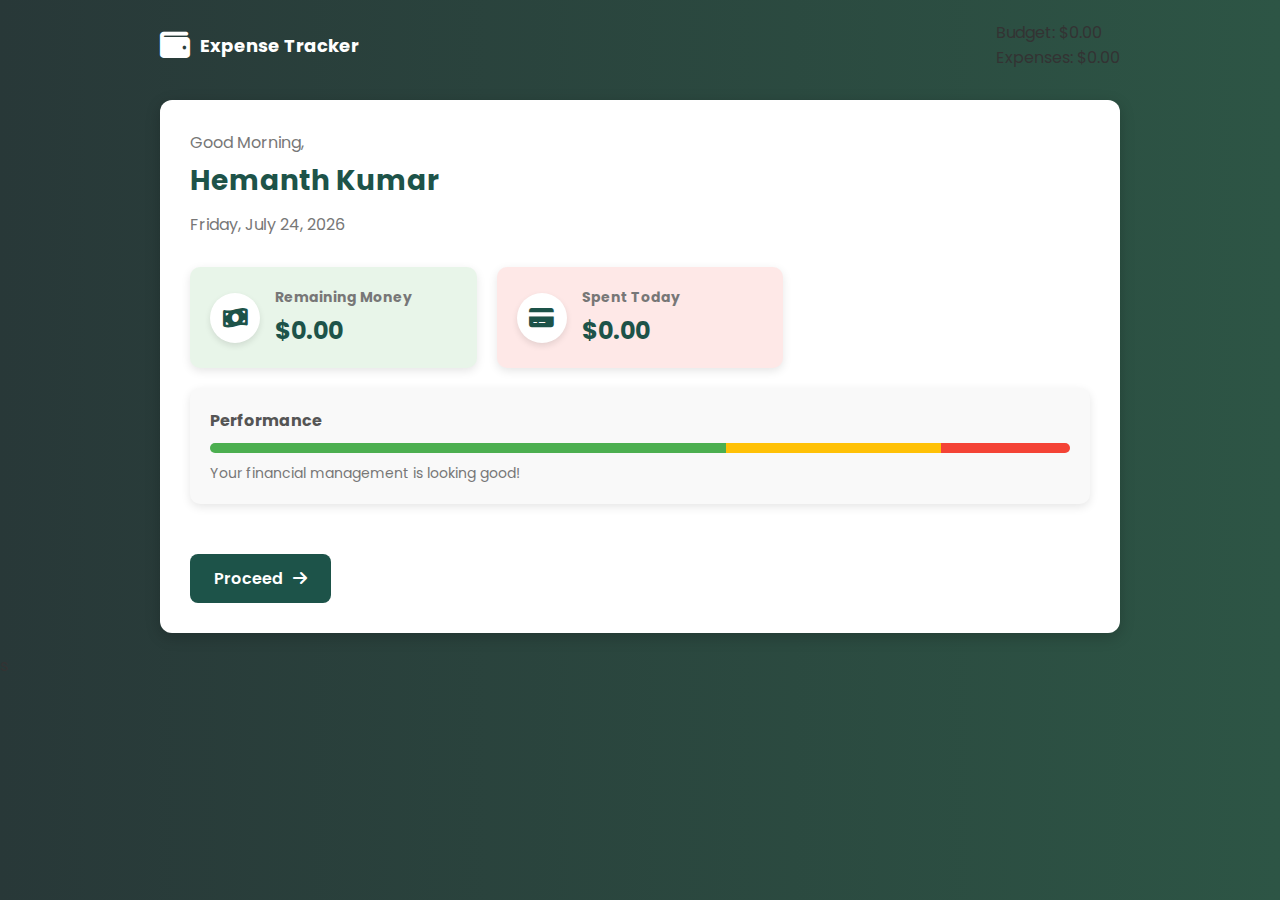
==== dash.html @ 33d79add "full files" ====
<!DOCTYPE html>
<html lang="en">
<head>
    <meta charset="UTF-8">
    <meta name="viewport" content="width=device-width, initial-scale=1.0">
    <title>Expense Tracker - Dashboard</title>
    <link rel="stylesheet" href="dash.css">
    <link rel="stylesheet" href="https://cdnjs.cloudflare.com/ajax/libs/font-awesome/6.0.0-beta3/css/all.min.css">
    <script defer src="dash.js"></script>
</head>
<body>
    <main class="expense-tracker">
        <nav class="main-navigation">
            <div class="logo">
                <i class="fas fa-wallet"></i>
                <span>Expense Tracker</span>
            </div>
            <div class="budget-summary">
                <div class="budget-item">
                    <span>Budget: </span>
                    <span id="budgetValue">$0.00</span>
                </div>
                <div class="budget-item">
                    <span>Expenses: </span>
                    <span id="expenseValue">$0.00</span>
                </div>
            </div>
        </nav>

        <section class="dashboard-overview">
            <div class="text">
                <span class="greeting">Good Afternoon,</span>
                <h1 id="welcomeMessage">Hemanth Kumar</h1>
                <p id="currentDate" class="date-info">Tracking your spending habit</p>

                <div class="financial-cards">
                    <div class="financial-card remaining-money">
                        <div class="card-icon">
                            <i class="fas fa-money-bill-wave"></i>
                        </div>
                        <div class="card-content">
                            <h3>Remaining Money</h3>
                            <p id="remainingMoney">$0.00</p>
                        </div>
                    </div>
                    <div class="financial-card money-spent">
                        <div class="card-icon">
                            <i class="fas fa-credit-card"></i>
                        </div>
                        <div class="card-content">
                            <h3>Spent Today</h3>
                            <p id="moneySpentToday">$0.00</p>
                        </div>
                    </div>
                  
                    <div class="performance-section">
                        <div class="performance-indicator">
                            <strong>Performance</strong>
                            <div class="performance-bar">
                                <div class="performance-segment good"></div>
                                <div class="performance-segment average"></div>
                                <div class="performance-segment bad"></div>
                            </div>
                            <p id="performanceText">Your financial management is looking good!</p>
                        </div>
                    </div>
                   
                </div>
               
                <a href="budget.html" class="proceed-btn">
                    Proceed
                    <span><i class="fas fa-arrow-right"></i></span>
                </a>
            </div>
        </section>
    </main>
</body>
</html>s
---- dash.css ----
@import url('https://fonts.googleapis.com/css2?family=Anton&family=Poppins:wght@400;500;600;700;800;900&display=swap');

* {
    margin: 0;
    padding: 0;
    box-sizing: border-box;
}

body {
    font-family: "Poppins", sans-serif;
    background: linear-gradient(to right, #283838, #2D5545);
    color: #333;
    min-height: 100vh;
}

.expense-tracker {
    max-width: 1000px;
    margin: 0 auto;
    padding: 20px;
}

.main-navigation {
    display: flex;
    justify-content: space-between;
    align-items: center;
    margin-bottom: 30px;
}

.logo {
    display: flex;
    align-items: center;
    gap: 10px;
    font-size: 18px;
    font-weight: bold;
    color: white;
}

.logo i {
    font-size: 30px;
}

.dashboard-overview {
    background-color: white;
    border-radius: 12px;
    padding: 30px;
    box-shadow: 0 4px 15px rgba(0, 0, 0, 0.2);
    position: relative;
    overflow: hidden;
}

.greeting {
    color: #777;
    font-size: 16px;
}

h1 {
    margin: 5px 0 10px;
    color: #1D5349;
    font-size: 28px;
}

.date-info {
    color: #777;
    margin-bottom: 30px;
}

.financial-cards {
    display: grid;
    grid-template-columns: repeat(auto-fit, minmax(250px, 1fr));
    gap: 20px;
    margin-bottom: 30px;
}

.financial-card {
    background-color: #f9f9f9;
    border-radius: 10px;
    padding: 20px;
    display: flex;
    align-items: center;
    box-shadow: 0 3px 10px rgba(0, 0, 0, 0.1);
}

.remaining-money {
    background-color: #e8f5e9;
}

.money-spent {
    background-color: #fee8e7;
}

.card-icon {
    background-color: white;
    width: 50px;
    height: 50px;
    border-radius: 50%;
    display: flex;
    align-items: center;
    justify-content: center;
    margin-right: 15px;
    box-shadow: 0 3px 6px rgba(0, 0, 0, 0.1);
}

.card-icon i {
    font-size: 22px;
    color: #1D5349;
}

.card-content h3 {
    font-size: 14px;
    color: #777;
    margin-bottom: 5px;
}

.card-content p {
    font-size: 24px;
    font-weight: bold;
    color: #1D5349;
}

.performance-section {
    grid-column: 1 / -1;
}

.performance-indicator {
    background-color: #f9f9f9;
    border-radius: 10px;
    padding: 20px;
    box-shadow: 0 3px 10px rgba(0, 0, 0, 0.1);
}

.performance-indicator strong {
    display: block;
    margin-bottom: 10px;
    color: #555;
}

.performance-bar {
    height: 10px;
    background-color: #eee;
    border-radius: 5px;
    display: flex;
    margin-bottom: 10px;
    overflow: hidden;
}

.performance-segment {
    height: 100%;
}

.good {
    background-color: #4CAF50;
    width: 60%;
}

.average {
    background-color: #FFC107;
    width: 25%;
}

.bad {
    background-color: #F44336;
    width: 15%;
}

.performance-indicator p {
    font-size: 14px;
    color: #777;
}

.proceed-btn {
    display: inline-flex;
    align-items: center;
    background-color: #1D5349;
    color: white;
    padding: 12px 24px;
    border-radius: 8px;
    text-decoration: none;
    font-weight: 600;
    margin-top: 20px;
    transition: all 0.3s ease;
}

.proceed-btn:hover {
    background-color: #3F6C50;
    transform: translateY(-2px);
}

.proceed-btn span {
    margin-left: 10px;
}

.mascot {
    position: absolute;
    bottom: 0;
    right: 30px;
    width: 220px;
    height: 220px;
}

.mascot-img {
    position: relative;
    height: 100%;
}

.mascot-img img {
    position: absolute;
    width: 100%;
    height: auto;
}

@media (max-width: 768px) {
    .financial-cards {
        grid-template-columns: 1fr;
    }
    
    .mascot {
        display: none;
    }
}
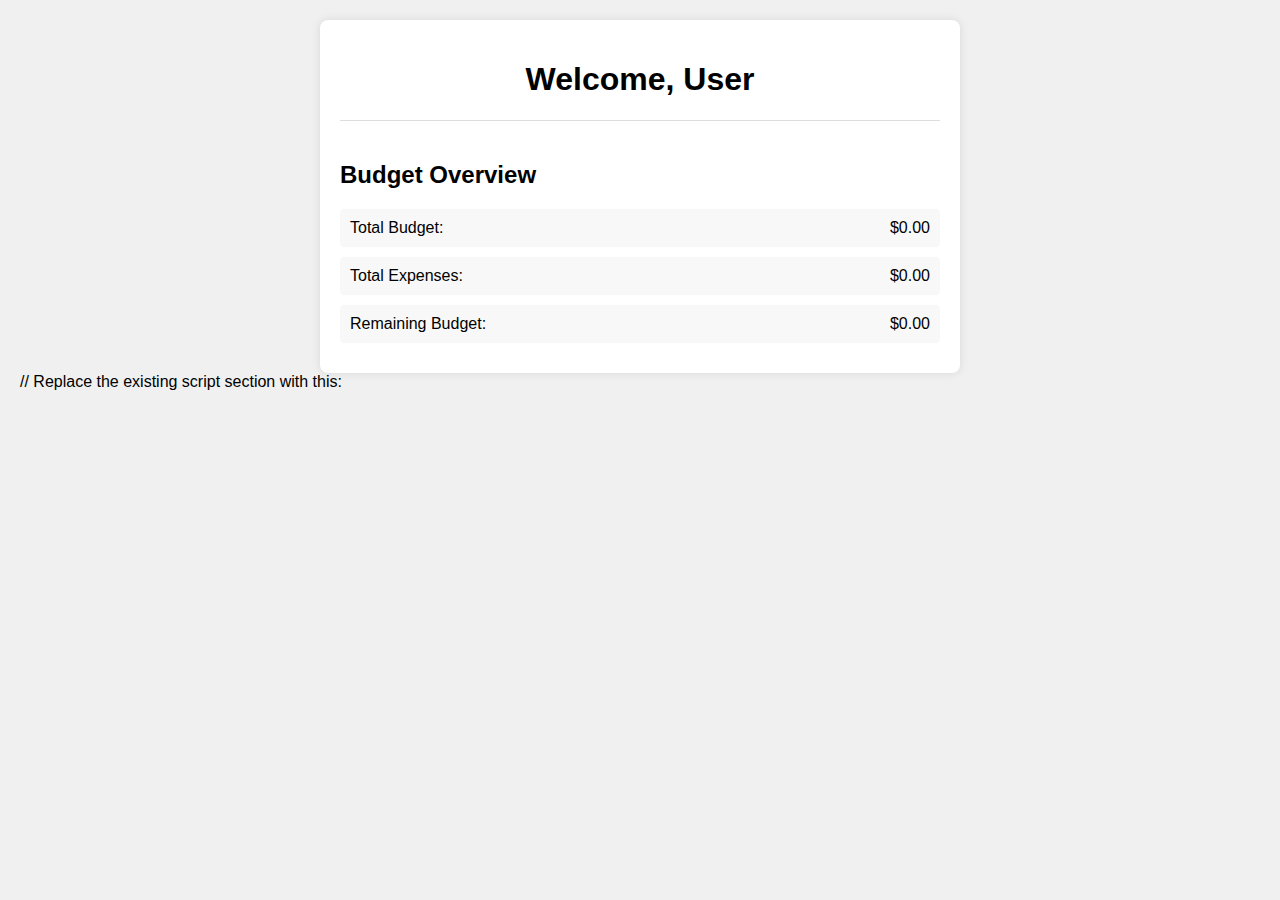
==== commit 3f87bb41: "a lil screwup" ====
--- a/dash.html
+++ b/dash.html
@@ -3,76 +3,75 @@
 <head>
     <meta charset="UTF-8">
     <meta name="viewport" content="width=device-width, initial-scale=1.0">
-    <title>Expense Tracker - Dashboard</title>
-    <link rel="stylesheet" href="dash.css">
-    <link rel="stylesheet" href="https://cdnjs.cloudflare.com/ajax/libs/font-awesome/6.0.0-beta3/css/all.min.css">
-    <script defer src="dash.js"></script>
+    <title>Budget Profile</title>
+    <style>
+        body {
+            font-family: Arial, sans-serif;
+            margin: 20px;
+            background-color: #f0f0f0;
+        }
+        .profile-container {
+            max-width: 600px;
+            margin: 0 auto;
+            padding: 20px;
+            background-color: white;
+            border-radius: 8px;
+            box-shadow: 0 0 10px rgba(0,0,0,0.1);
+        }
+        .profile-header {
+            text-align: center;
+            margin-bottom: 20px;
+        }
+        .budget-info {
+            border-top: 1px solid #ddd;
+            padding-top: 20px;
+        }
+        .budget-item {
+            display: flex;
+            justify-content: space-between;
+            margin: 10px 0;
+            padding: 10px;
+            background-color: #f8f8f8;
+            border-radius: 4px;
+        }
+    </style>
 </head>
 <body>
-    <main class="expense-tracker">
-        <nav class="main-navigation">
-            <div class="logo">
-                <i class="fas fa-wallet"></i>
-                <span>Expense Tracker</span>
+    <div class="profile-container">
+        <div class="profile-header">
+            <h1>Welcome, <span id="username">User</span></h1>
+        </div>
+        <div class="budget-info">
+            <h2>Budget Overview</h2>
+            <div class="budget-item">
+                <span>Total Budget:</span>
+                <span id="totalBudget">$0.00</span>
             </div>
-            <div class="budget-summary">
-                <div class="budget-item">
-                    <span>Budget: </span>
-                    <span id="budgetValue">$0.00</span>
-                </div>
-                <div class="budget-item">
-                    <span>Expenses: </span>
-                    <span id="expenseValue">$0.00</span>
-                </div>
+            <div class="budget-item">
+                <span>Total Expenses:</span>
+                <span id="totalExpenses">$0.00</span>
             </div>
-        </nav>
+            <div class="budget-item">
+                <span>Remaining Budget:</span>
+                <span id="remainingBudget">$0.00</span>
+            </div>
+        </div>
+    </div>
 
-        <section class="dashboard-overview">
-            <div class="text">
-                <span class="greeting">Good Afternoon,</span>
-                <h1 id="welcomeMessage">Hemanth Kumar</h1>
-                <p id="currentDate" class="date-info">Tracking your spending habit</p>
+    // Replace the existing script section with this:
+<script>
+    // Get values from localStorage
+    const username = localStorage.getItem('username') || 'User';
+    const totalBudget = localStorage.getItem('totalBudget') || '0.00';
+    const totalExpenses = localStorage.getItem('totalExpenses') || '0.00';
+    const remainingBudget = localStorage.getItem('remainingBudget') || '0.00';
 
-                <div class="financial-cards">
-                    <div class="financial-card remaining-money">
-                        <div class="card-icon">
-                            <i class="fas fa-money-bill-wave"></i>
-                        </div>
-                        <div class="card-content">
-                            <h3>Remaining Money</h3>
-                            <p id="remainingMoney">$0.00</p>
-                        </div>
-                    </div>
-                    <div class="financial-card money-spent">
-                        <div class="card-icon">
-                            <i class="fas fa-credit-card"></i>
-                        </div>
-                        <div class="card-content">
-                            <h3>Spent Today</h3>
-                            <p id="moneySpentToday">$0.00</p>
-                        </div>
-                    </div>
-                  
-                    <div class="performance-section">
-                        <div class="performance-indicator">
-                            <strong>Performance</strong>
-                            <div class="performance-bar">
-                                <div class="performance-segment good"></div>
-                                <div class="performance-segment average"></div>
-                                <div class="performance-segment bad"></div>
-                            </div>
-                            <p id="performanceText">Your financial management is looking good!</p>
-                        </div>
-                    </div>
-                   
-                </div>
-               
-                <a href="budget.html" class="proceed-btn">
-                    Proceed
-                    <span><i class="fas fa-arrow-right"></i></span>
-                </a>
-            </div>
-        </section>
-    </main>
+    // Update the DOM elements
+    document.getElementById('username').textContent = username;
+    document.getElementById('totalBudget').textContent = `$${totalBudget}`;
+    document.getElementById('totalExpenses').textContent = `$${totalExpenses}`;
+    document.getElementById('remainingBudget').textContent = `$${remainingBudget}`;
+</script>
+
 </body>
-</html>s+</html>